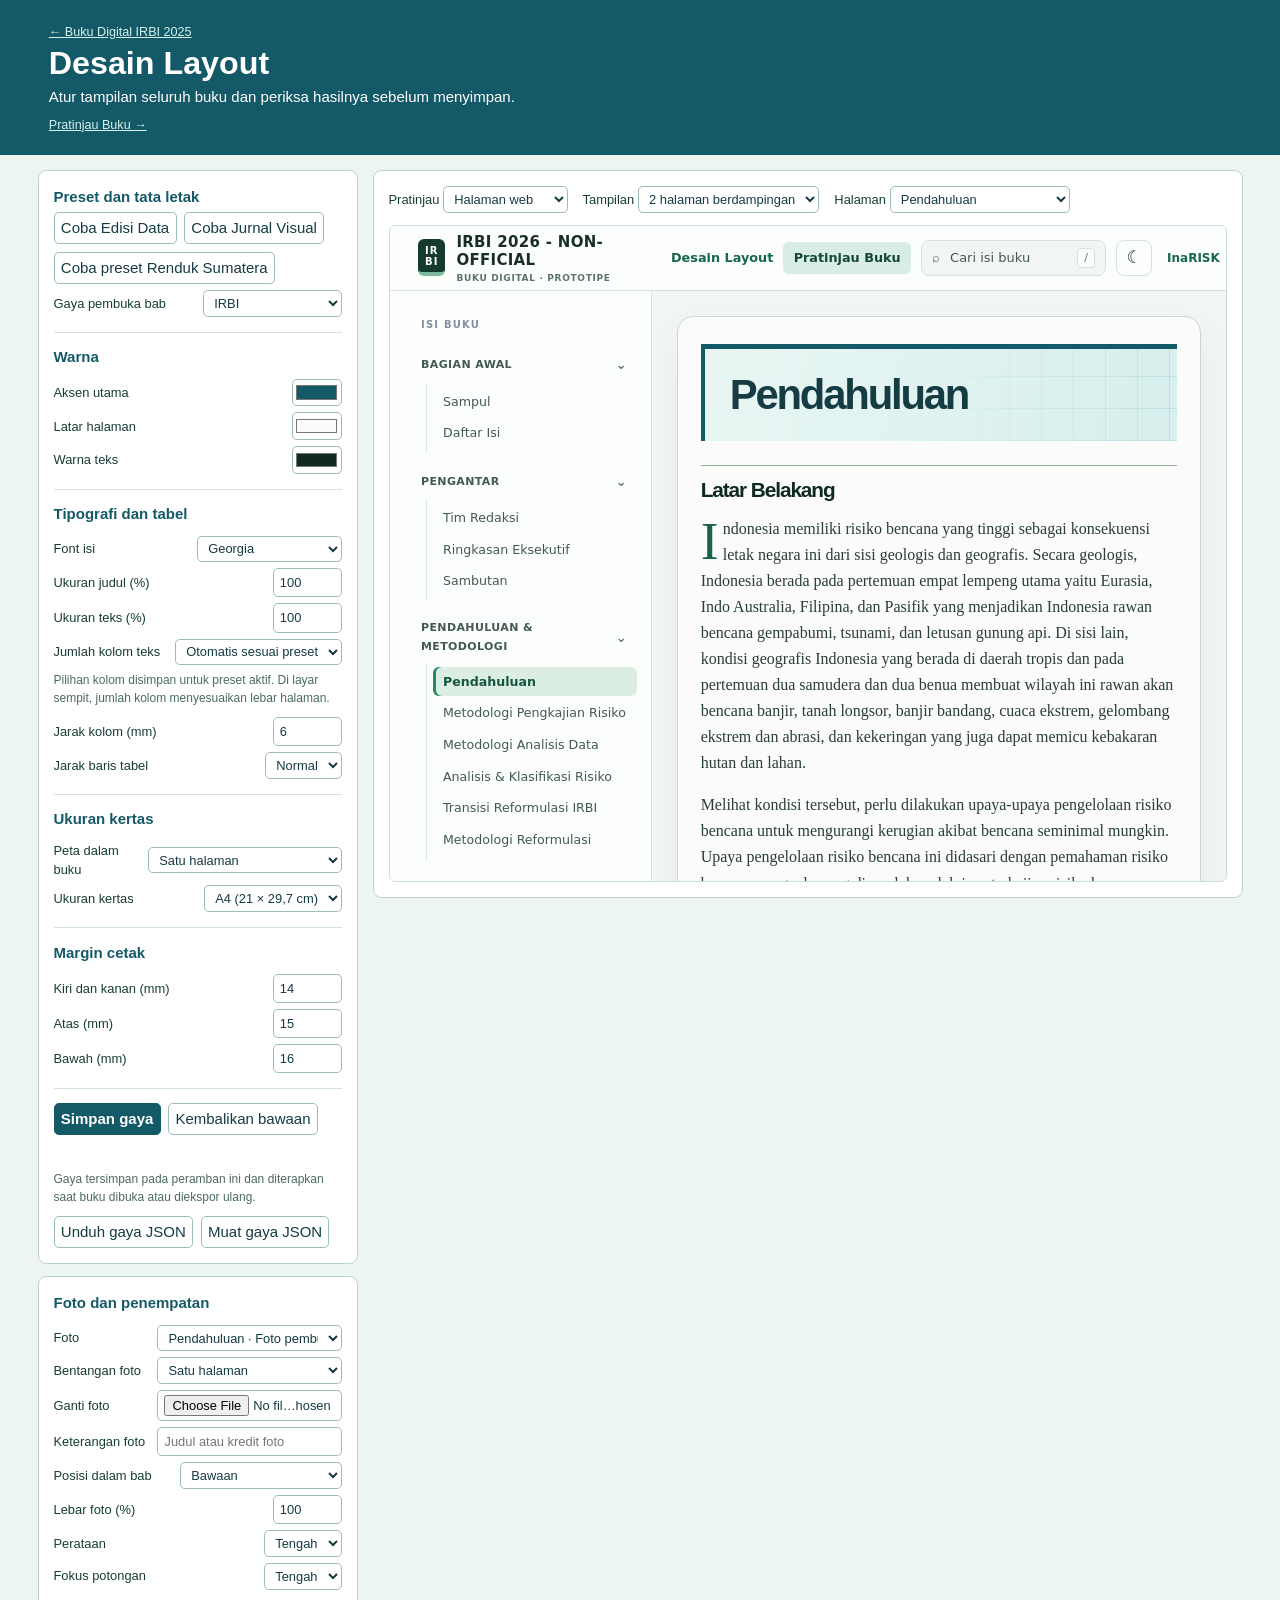
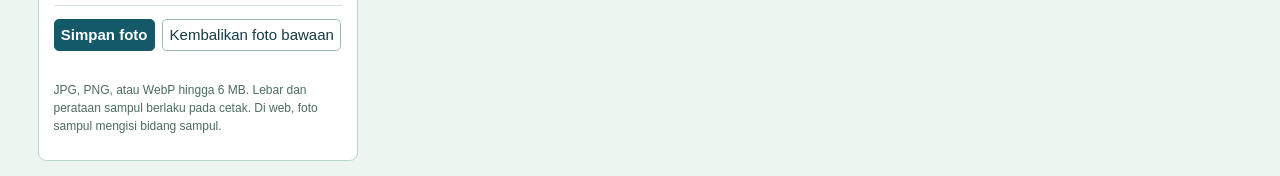
==== gaya.html @ a677b77a "Add IRBI digital book with layout studio and reformulation content" ====
<!doctype html>
<html lang="id" data-photo-editor>
<head>
<meta charset="utf-8">
<meta name="viewport" content="width=device-width, initial-scale=1">
<title>Desain Layout — Buku Digital IRBI</title>
<link rel="stylesheet" href="assets/style-editor.css">
</head>
<body>
<header class="studio-header"><a href="index.html">← Buku Digital IRBI 2025</a><h1>Desain Layout</h1>
<p>Atur tampilan seluruh buku dan periksa hasilnya sebelum menyimpan.</p><a href="index.html?pratinjau=1" target="_blank" rel="noopener">Pratinjau Buku →</a></header>
<main class="studio">
<div class="studio-controls"><form id="styleForm">
  <fieldset><legend>Preset dan tata letak</legend>
    <div class="studio-actions"><button id="styleEdisiData" type="button">Coba Edisi Data</button><button id="styleJurnal" type="button">Coba Jurnal Visual</button><button id="styleRenduk" type="button">Coba preset Renduk Sumatera</button></div>
    <label>Gaya pembuka bab <select name="layout"><option value="irbi">IRBI</option><option value="renduk">Renduk Sumatera</option><option value="jurnal">Jurnal Visual</option><option value="edisi-data">Edisi Data</option></select></label>
  </fieldset>
  <fieldset><legend>Warna</legend>
    <label>Aksen utama <input name="accent" type="color" value="#145968"></label>
    <label>Latar halaman <input name="paper" type="color" value="#fbfcfa"></label>
    <label>Warna teks <input name="ink" type="color" value="#102923"></label>
  </fieldset>
  <fieldset><legend>Tipografi dan tabel</legend>
    <label>Font isi <select name="font"><option value="georgia">Georgia</option><option value="segoe">Segoe UI</option><option value="times">Times New Roman</option></select></label>
    <label>Ukuran judul (%) <input name="title" type="number" min="80" max="120" required></label>
    <label>Ukuran teks (%) <input name="body" type="number" min="90" max="115" required></label>
    <label>Jumlah kolom teks <select name="columns"><option value="0">Otomatis sesuai preset</option><option value="1">1 kolom</option><option value="2">2 kolom</option><option value="3">3 kolom</option></select></label>
    <p class="studio-note">Pilihan kolom disimpan untuk preset aktif. Di layar sempit, jumlah kolom menyesuaikan lebar halaman.</p>
    <label>Jarak kolom (mm) <input name="gap" type="number" min="3" max="12" required></label>
    <label>Jarak baris tabel <select name="table"><option value="normal">Normal</option><option value="compact">Rapat</option></select></label>
  </fieldset>
  <fieldset><legend>Ukuran kertas</legend>
    <label>Peta dalam buku <select name="mapSpread"><option value="single">Satu halaman</option><option value="double">Dua halaman menyambung</option></select></label>
    <label>Ukuran kertas <select name="paperSize"><option value="a4">A4 (21 × 29,7 cm)</option><option value="custom">Custom</option></select></label>
    <div id="customPaperSize" hidden>
      <label>Lebar (cm) <input name="paperWidth" type="number" min="10" max="100" step="0.01" value="21" required></label>
      <label>Tinggi (cm) <input name="paperHeight" type="number" min="10" max="100" step="0.01" value="21" required></label>
      <p class="studio-note">Ukuran buku IRBI asli 21 × 21 cm. Dua halaman menyambung menghasilkan bentangan 42 × 21 cm.</p>
    </div>
  </fieldset>
  <fieldset><legend>Margin cetak</legend>
    <label>Kiri dan kanan (mm) <input name="marginX" type="number" min="10" max="25" required></label>
    <label>Atas (mm) <input name="marginTop" type="number" min="10" max="25" required></label>
    <label>Bawah (mm) <input name="marginBottom" type="number" min="10" max="25" required></label>
  </fieldset>
  <div class="studio-actions"><button type="submit">Simpan gaya</button><button id="styleReset" type="button">Kembalikan bawaan</button></div>
  <p id="styleStatus" role="status"></p>
  <p class="studio-note">Gaya tersimpan pada peramban ini dan diterapkan saat buku dibuka atau diekspor ulang.</p>
  <div class="studio-actions"><button id="styleDownload" type="button">Unduh gaya JSON</button><label class="file-label">Muat gaya JSON<input id="styleUpload" type="file" accept=".json,application/json"></label></div>
</form>
<form id="photoForm">
  <fieldset><legend>Foto dan penempatan</legend>
    <label>Foto <select id="photoChoice"></select></label>
    <label id="photoSpreadLabel">Bentangan foto <select id="photoSpread"><option value="single">Satu halaman</option><option value="double">Dua halaman menyambung</option></select></label>
    <label>Ganti foto <input id="photoFile" type="file" accept="image/jpeg,image/png,image/webp"></label>
    <label id="photoCaptionLabel">Keterangan foto <input id="photoCaption" type="text" maxlength="240" placeholder="Judul atau kredit foto"></label>
    <label id="photoPlaceLabel">Posisi dalam bab <select id="photoPosition"><option value="original">Bawaan</option><option value="after-title">Setelah judul</option><option value="end">Sebelum penutup bab</option></select></label>
    <label>Lebar foto (%) <input id="photoWidth" type="number" min="40" max="100" value="100" required></label>
    <label>Perataan <select id="photoAlign"><option value="center">Tengah</option><option value="left">Kiri</option><option value="right">Kanan</option></select></label>
    <label>Fokus potongan <select id="photoCrop"><option value="center">Tengah</option><option value="top">Atas</option><option value="bottom">Bawah</option><option value="left">Kiri</option><option value="right">Kanan</option></select></label>
  </fieldset>
  <div class="studio-actions"><button type="submit">Simpan foto</button><button type="button" id="photoReset">Kembalikan foto bawaan</button></div>
  <p id="photoStatus" role="status"></p>
  <p class="studio-note">JPG, PNG, atau WebP hingga 6 MB. Lebar dan perataan sampul berlaku pada cetak. Di web, foto sampul mengisi bidang sampul.</p>
</form>
</div>
<section class="studio-preview" aria-label="Pratinjau buku">
  <div class="preview-bar">
    <label>Pratinjau <select id="previewMode"><option value="web">Halaman web</option><option value="print">Tata letak cetak</option></select></label>
    <label>Tampilan <select id="previewPages"><option value="1">1 halaman</option><option value="2" selected>2 halaman berdampingan</option></select></label>
    <label>Halaman <select id="previewPage"><option value="beranda">Sampul</option><option selected value="pendahuluan">Pendahuluan</option><option value="tim-editorial">Tim Redaksi</option><option value="provinsi-aceh">Profil Aceh</option><option value="tabel-provinsi">Tabel provinsi</option><option value="transisi-reformulasi">Transisi Reformulasi IRBI</option><option value="metodologi-reformulasi">Metodologi Reformulasi</option></select></label>
  </div>
  <iframe id="stylePreview" title="Pratinjau gaya Buku Digital IRBI"></iframe>
</section>
</main>
<script src="assets/irbi-data.js?v=reformulation-complete"></script><script src="assets/book-photos.js?v=back-cover"></script>
<script src="assets/book-style.js?v=preview-export"></script><script src="assets/style-editor.js?v=preview-export"></script><script src="assets/photo-editor.js?v=back-cover"></script>
<script src="assets/pdf-lib.min.js"></script><script src="assets/book-spreads.js?v=preview-pages"></script>
</body>
</html>
---- assets/style-editor.css ----
:root {color-scheme:light;font:15px/1.5 'Segoe UI',Arial,sans-serif;color:#173c35;background:#edf5f1}
* {box-sizing:border-box}
body {margin:0}
.studio-header {padding:1.3rem clamp(1rem,4vw,3.25rem);background:#145968;color:white}
.studio-header a {color:#d5f1eb;font-size:.84rem}
.studio-header h1 {margin:.25rem 0;font-size:2.15rem;line-height:1.1}
.studio-header p {margin:.3rem 0}
.studio {display:grid;grid-template-columns:minmax(260px,320px) minmax(0,1fr);gap:1rem;padding:1rem clamp(1rem,3vw,2.5rem)}
#styleForm,.studio-preview {background:white;border:1px solid #bad3cc;border-radius:.55rem;padding:1rem;min-width:0}
fieldset {border:0;border-bottom:1px solid #d4e3de;margin:0 0 .9rem;padding:0 0 .6rem}
legend {font-weight:750;color:#145968;padding:0;margin-bottom:.25rem}
fieldset label {display:flex;justify-content:space-between;align-items:center;gap:.45rem;margin:.4rem 0;font-size:.86rem}
input,select,button {font:inherit}
input[type=number] {width:4.6rem}
input,select,button,.file-label {border:1px solid #99bdb4;border-radius:.32rem;background:white;color:#153b43;padding:.26rem .42rem}
input[type=color] {height:1.85rem;padding:.12rem}
button,.file-label {cursor:pointer}
button[type=submit] {background:#145968;color:white;font-weight:700;border-color:#145968}
.studio-actions,.preview-bar {display:flex;flex-wrap:wrap;gap:.5rem}
.file-label {position:relative}
.file-label input {position:absolute;inset:0;width:100%;opacity:0;cursor:pointer}
.file-label:focus-within {outline:2px solid #145968}
#styleStatus {margin:.5rem 0;min-height:1.35rem;font-size:.83rem;font-weight:700}
.studio-note {color:#4c6b63;font-size:.8rem;margin:.4rem 0 .65rem}
.preview-bar {align-items:center;gap:.6rem 1rem;margin-bottom:.8rem;font-size:.86rem}
iframe {display:block;width:100%;min-height:min(73vh,920px);border:1px solid #c9ded7;border-radius:.42rem;background:#f4f8f6}
@media(max-width:740px) {.studio {grid-template-columns:1fr} iframe {min-height:68vh}}
.studio-controls { min-width: 0; display: grid; gap: .8rem; align-content: start; }
#photoForm { background: white; border: 1px solid #bad3cc; border-radius: .55rem; padding: 1rem; min-width: 0; }
#photoForm [hidden] { display: none; }
#photoForm select, #photoForm input[type=file] { max-width: 64%; min-width: 0; }
#photoStatus { min-height: 1.2em; margin: .5rem 0; font-size: .83rem; font-weight: 700; }
.studio-preview { align-self: start; }
@media (min-width:741px) { .studio-preview { position: sticky; top: 1rem; } }
.studio-controls fieldset { min-inline-size: 0; }
#photoForm label select, #photoForm label input { flex-shrink: 1; }
#photoForm input[type=text] { width: 64%; max-width: 64%; }
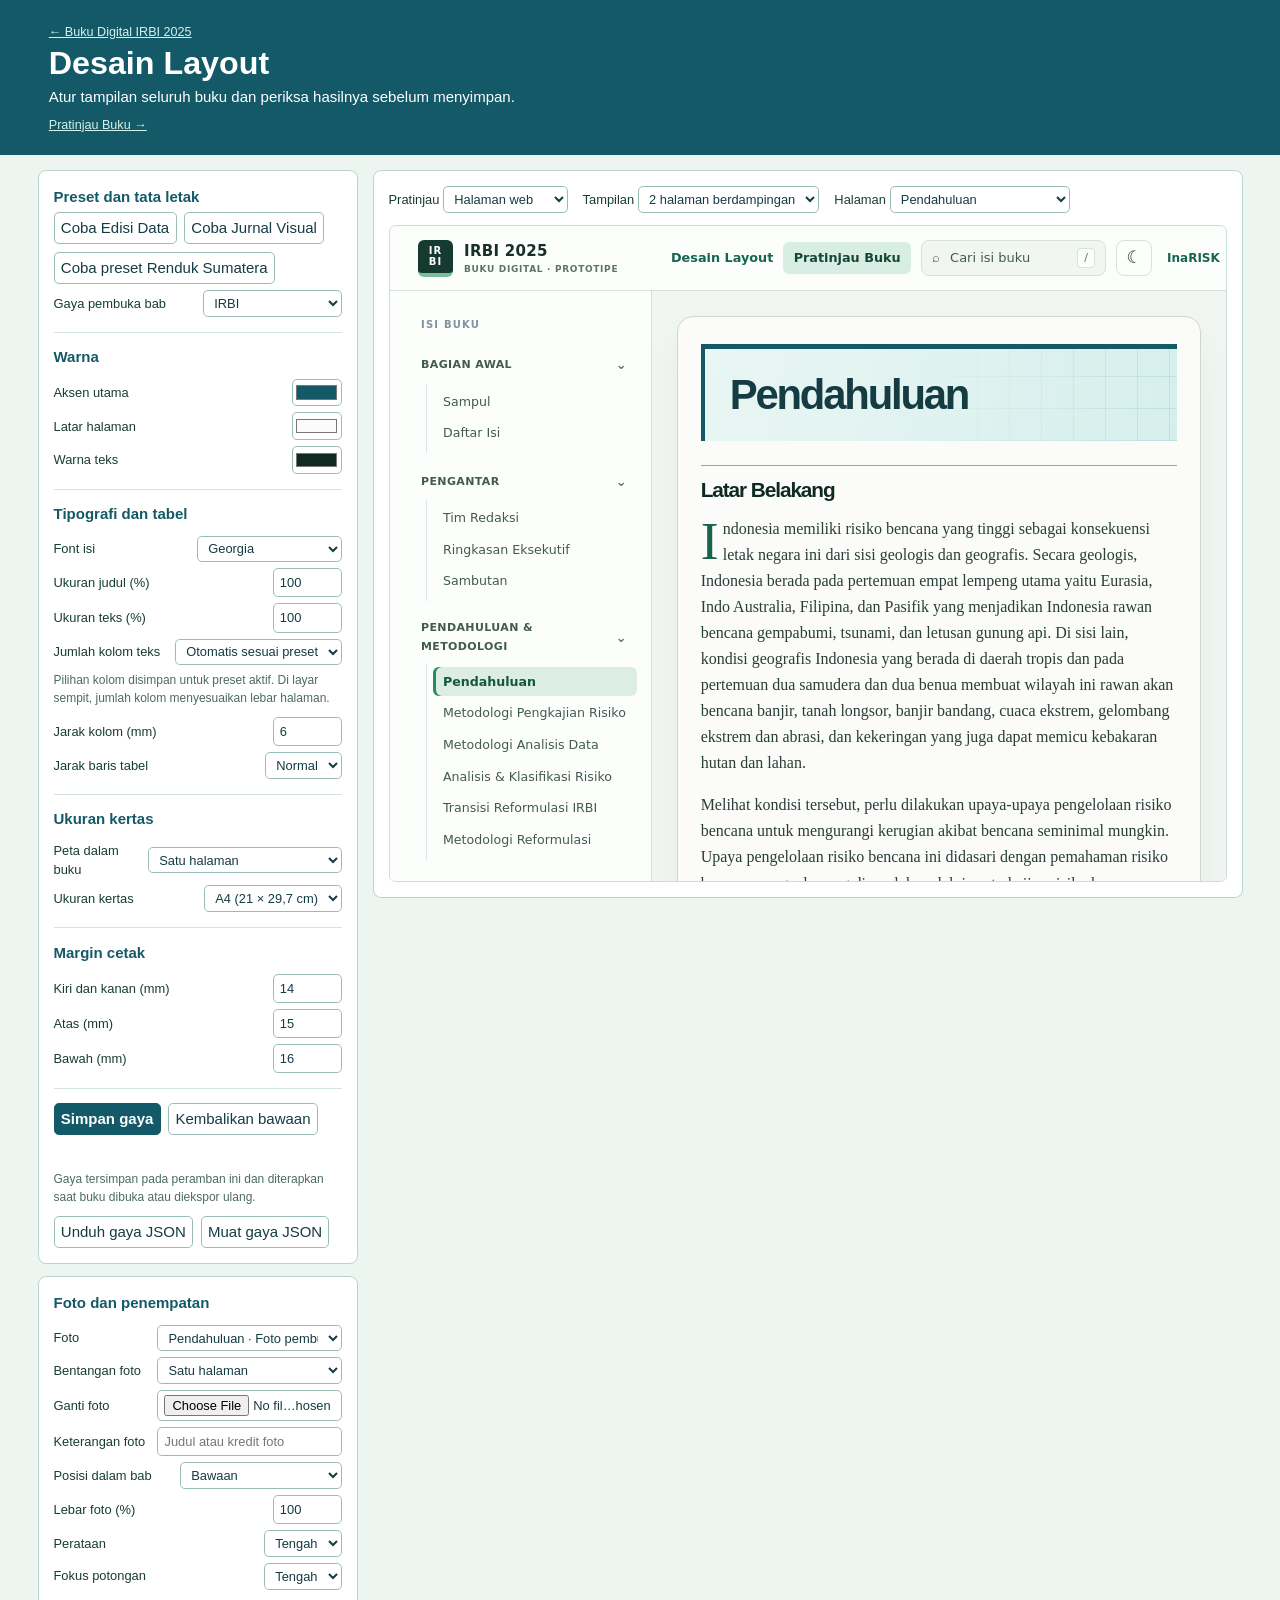
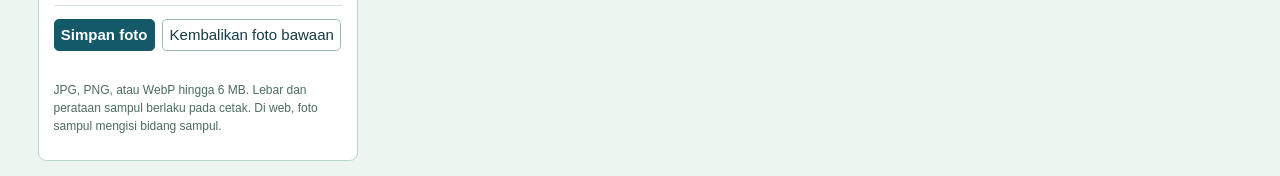
==== commit e54f662e: "Rename RR table heading to Rasio Risiko" ====
--- a/gaya.html
+++ b/gaya.html
@@ -73,7 +73,7 @@
   <iframe id="stylePreview" title="Pratinjau gaya Buku Digital IRBI"></iframe>
 </section>
 </main>
-<script src="assets/irbi-data.js?v=reformulation-complete"></script><script src="assets/book-photos.js?v=back-cover"></script>
+<script src="assets/irbi-data.js?v=ratio-column-title"></script><script src="assets/book-photos.js?v=back-cover"></script>
 <script src="assets/book-style.js?v=preview-export"></script><script src="assets/style-editor.js?v=preview-export"></script><script src="assets/photo-editor.js?v=back-cover"></script>
 <script src="assets/pdf-lib.min.js"></script><script src="assets/book-spreads.js?v=preview-pages"></script>
 </body>
